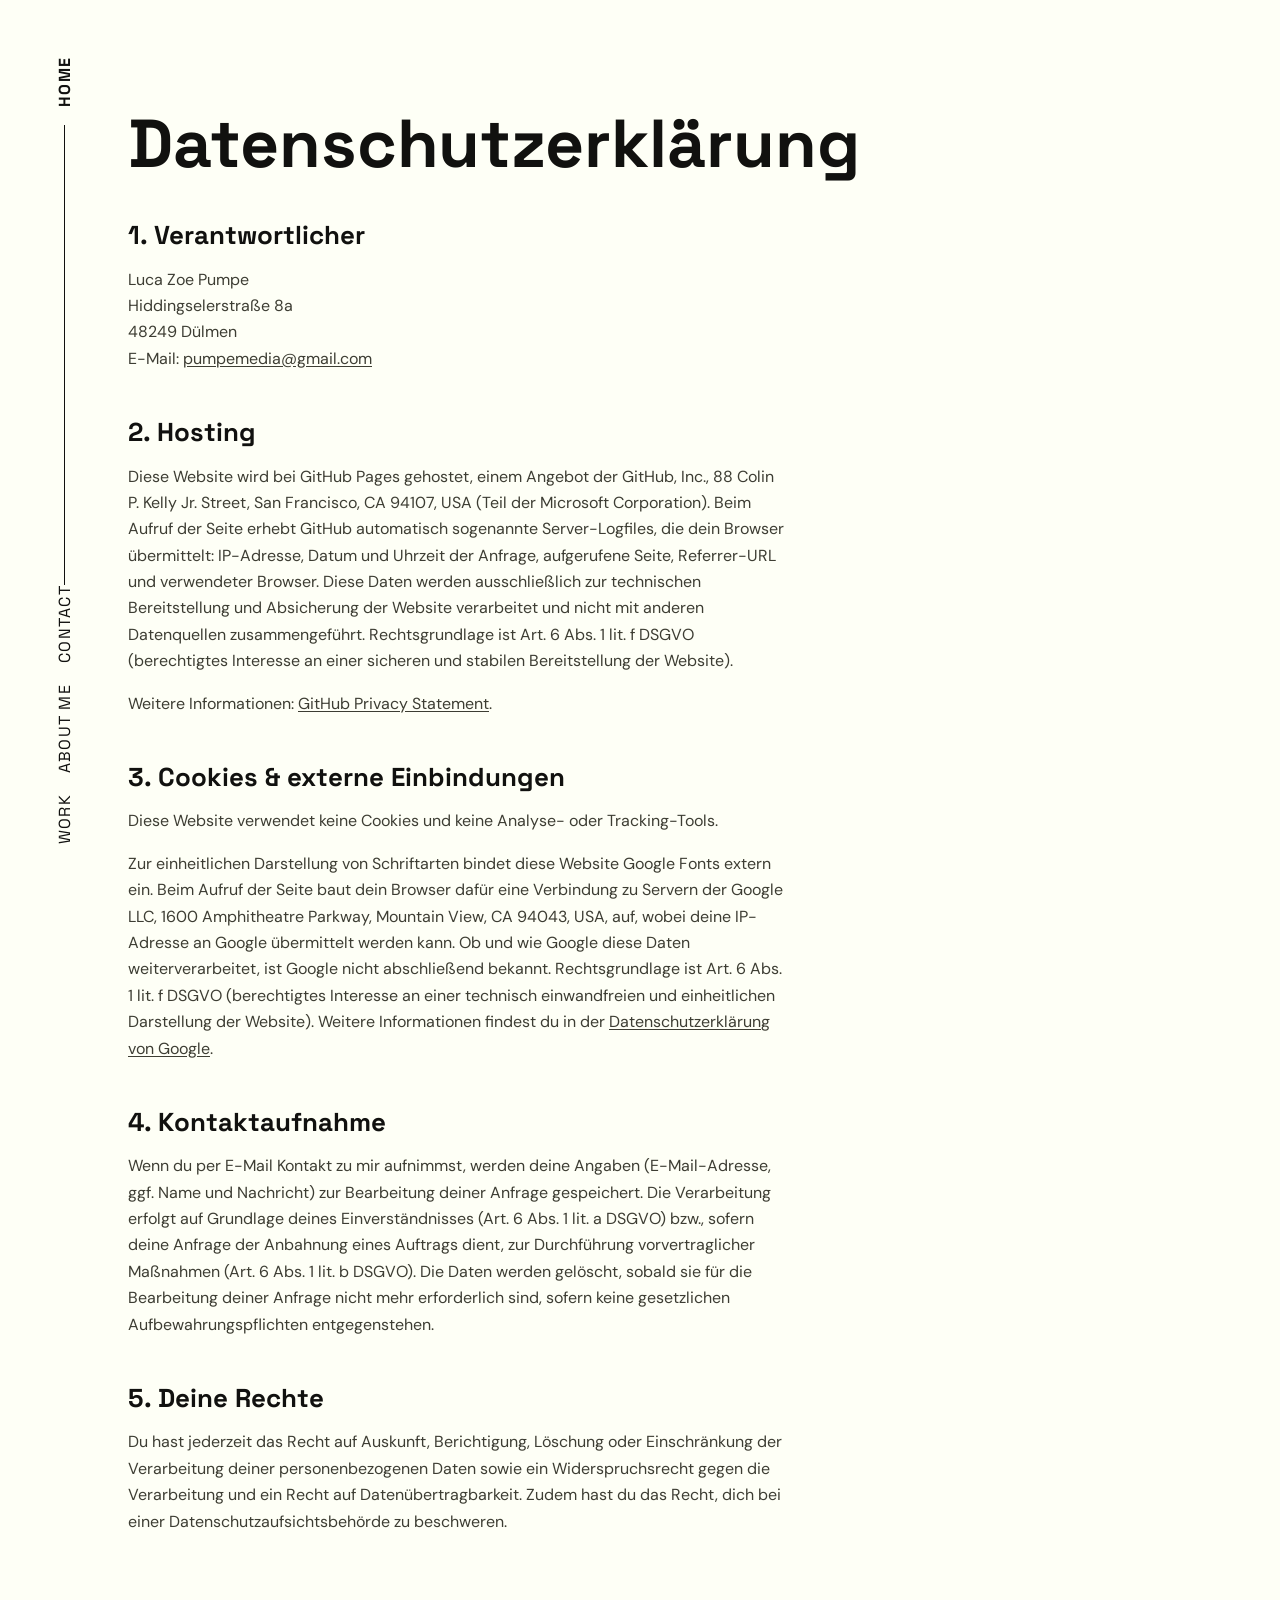
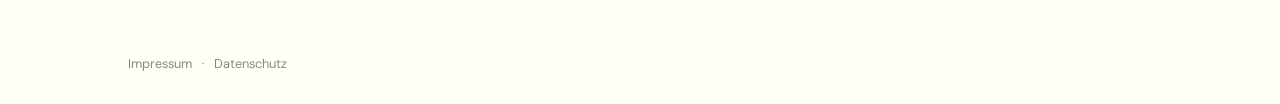
==== datenschutz.html @ a468f7a1 "Website uploaded 2.0" ====
<!doctype html>
<html lang="de">
<head>
  <meta charset="utf-8">
  <meta name="viewport" content="width=device-width, initial-scale=1">
  <meta name="referrer" content="strict-origin-when-cross-origin">
  <meta name="description" content="Datenschutzerklärung von LUCAZOE · Design-Portfolio von Luca Zoe Pumpe.">
  <title>Datenschutzerklärung · LUCAZOE</title>
  <link rel="canonical" href="https://lucazoe.com/datenschutz.html">
  <meta name="robots" content="noindex, follow">
  <link rel="icon" href="/favicon.png" type="image/png">
  <link rel="apple-touch-icon" href="/apple-touch-icon.png">
  <link rel="preconnect" href="https://fonts.googleapis.com">
  <link rel="preconnect" href="https://fonts.gstatic.com" crossorigin>
  <link rel="stylesheet" href="https://fonts.googleapis.com/css2?family=DM+Sans:wght@400;700&family=Space+Grotesk:wght@300;400;700&display=swap">
  <link rel="stylesheet" href="style.css">
  <link rel="stylesheet" href="legal.css">
</head>
<body>
  <nav class="site-nav" aria-label="Main navigation">
    <a class="menu-button" href="index.html">HOME</a>
    <span class="menu-line" aria-hidden="true"></span>
    <button class="nav-toggle" type="button" aria-expanded="false" aria-controls="nav-links" aria-label="Toggle menu">
      <span class="nav-toggle-bar" aria-hidden="true"></span>
      <span class="nav-toggle-bar" aria-hidden="true"></span>
      <span class="nav-toggle-bar" aria-hidden="true"></span>
    </button>
    <div class="nav-links" id="nav-links">
      <a href="index.html#contact">CONTACT</a>
      <a href="index.html#about">ABOUT ME</a>
      <a href="index.html#work">WORK</a>
      <div class="nav-links-legal">
        <a href="impressum.html">Impressum</a>
        <span aria-hidden="true">&middot;</span>
        <a href="datenschutz.html">Datenschutz</a>
      </div>
    </div>
  </nav>

  <main class="legal-main">
    <h1 class="legal-title">Datenschutz&shy;erklärung</h1>

    <div class="legal-section">
      <h2>1. Verantwortlicher</h2>
      <p>
        Luca Zoe Pumpe<br>
        Hiddingselerstraße 8a<br>
        48249 Dülmen<br>
        E-Mail: <a href="mailto:pumpemedia@gmail.com">pumpemedia@gmail.com</a>
      </p>
    </div>

    <div class="legal-section">
      <h2>2. Hosting</h2>
      <p>Diese Website wird bei GitHub Pages gehostet, einem Angebot der GitHub, Inc., 88 Colin P. Kelly Jr. Street, San Francisco, CA 94107, USA (Teil der Microsoft Corporation). Beim Aufruf der Seite erhebt GitHub automatisch sogenannte Server-Logfiles, die dein Browser übermittelt: IP-Adresse, Datum und Uhrzeit der Anfrage, aufgerufene Seite, Referrer-URL und verwendeter Browser. Diese Daten werden ausschließlich zur technischen Bereitstellung und Absicherung der Website verarbeitet und nicht mit anderen Datenquellen zusammengeführt. Rechtsgrundlage ist Art. 6 Abs. 1 lit. f DSGVO (berechtigtes Interesse an einer sicheren und stabilen Bereitstellung der Website).</p>
      <p>Weitere Informationen: <a href="https://docs.github.com/site-policy/privacy-policies/github-general-privacy-statement" target="_blank" rel="noopener">GitHub Privacy Statement</a>.</p>
    </div>

    <div class="legal-section">
      <h2>3. Cookies &amp; externe Einbindungen</h2>
      <p>Diese Website verwendet keine Cookies und keine Analyse- oder Tracking-Tools.</p>
      <p>Zur einheitlichen Darstellung von Schriftarten bindet diese Website Google Fonts extern ein. Beim Aufruf der Seite baut dein Browser dafür eine Verbindung zu Servern der Google LLC, 1600 Amphitheatre Parkway, Mountain View, CA 94043, USA, auf, wobei deine IP-Adresse an Google übermittelt werden kann. Ob und wie Google diese Daten weiterverarbeitet, ist Google nicht abschließend bekannt. Rechtsgrundlage ist Art. 6 Abs. 1 lit. f DSGVO (berechtigtes Interesse an einer technisch einwandfreien und einheitlichen Darstellung der Website). Weitere Informationen findest du in der <a href="https://policies.google.com/privacy" target="_blank" rel="noopener">Datenschutzerklärung von Google</a>.</p>
    </div>

    <div class="legal-section">
      <h2>4. Kontaktaufnahme</h2>
      <p>Wenn du per E-Mail Kontakt zu mir aufnimmst, werden deine Angaben (E-Mail-Adresse, ggf. Name und Nachricht) zur Bearbeitung deiner Anfrage gespeichert. Die Verarbeitung erfolgt auf Grundlage deines Einverständnisses (Art. 6 Abs. 1 lit. a DSGVO) bzw., sofern deine Anfrage der Anbahnung eines Auftrags dient, zur Durchführung vorvertraglicher Maßnahmen (Art. 6 Abs. 1 lit. b DSGVO). Die Daten werden gelöscht, sobald sie für die Bearbeitung deiner Anfrage nicht mehr erforderlich sind, sofern keine gesetzlichen Aufbewahrungspflichten entgegenstehen.</p>
    </div>

    <div class="legal-section">
      <h2>5. Deine Rechte</h2>
      <p>Du hast jederzeit das Recht auf Auskunft, Berichtigung, Löschung oder Einschränkung der Verarbeitung deiner personenbezogenen Daten sowie ein Widerspruchsrecht gegen die Verarbeitung und ein Recht auf Datenübertragbarkeit. Zudem hast du das Recht, dich bei einer Datenschutzaufsichtsbehörde zu beschweren.</p>
    </div>

  </main>

  <footer class="site-footer">
    <a href="impressum.html">Impressum</a>
    <span aria-hidden="true">·</span>
    <span>Datenschutz</span>
  </footer>

  <script>
    const siteNav = document.querySelector('.site-nav');
    const navToggle = document.querySelector('.nav-toggle');
    if (siteNav && navToggle) {
      navToggle.addEventListener('click', () => {
        const isOpen = siteNav.classList.toggle('is-open');
        navToggle.setAttribute('aria-expanded', String(isOpen));
      });
      siteNav.querySelectorAll('.nav-links a').forEach((link) => {
        link.addEventListener('click', () => {
          siteNav.classList.remove('is-open');
          navToggle.setAttribute('aria-expanded', 'false');
        });
      });
    }
  </script>
</body>
</html>
---- style.css ----
:root {
  --paper: #fefff6;
  --ink: #11110f;
  --acid: #bfc72a;
  --pink: #ebcbe3;
  --red: #c83306;
  --gutter: clamp(1.25rem, 5vw, 6rem);
  --nav-w: 2.75rem;
  --content-safe: calc(var(--gutter) + var(--nav-w) + 1.25rem);

  /* type system, shared with project.css: exactly 4 categories, each a fixed
     family+weight pair everything on the site must match. H1 = display/400,
     appears exactly once (the hero title, project.html only — this page's hero
     is a logo image). H2 = display/700, every other heading, boxed or not, plus
     any small-caps label styled like one (e.g. the drag-hint, the work card's
     hover meta line). Fließtext = text/400, all body copy. Button = display/700
     + uppercase, reserved for anything meant to read as clickable UI (filled
     boxes, nav links, "next" labels) — sizes vary by context (a nav link isn't
     sized like a filled CTA) but family+weight+case never do. H2 sits a half
     golden-ratio step (√1.618) above body; Button was dialed down a further
     full step below that, so it no longer moves in lockstep with H2. */
  --font-display: 'Space Grotesk', sans-serif;
  --font-text: 'DM Sans', sans-serif;
  --fs-ratio: 1.618;
  --fs-ratio-step: 1.272;
  --fs-body: 1rem;
  --fs-h2: calc(var(--fs-body) * var(--fs-ratio-step) * var(--fs-ratio-step));
  --fs-button: calc(var(--fs-body) * var(--fs-ratio-step) / var(--fs-ratio));
  --fs-h1: calc(var(--fs-body) * 4.236);
}

* { box-sizing: border-box; }

html {
  scroll-behavior: smooth;
  scrollbar-color: var(--acid) var(--paper);
  scrollbar-width: thin;
}

/* deferred images (script.js only sets their real src once they actually
   scroll into view — see the IntersectionObserver there): a shimmering
   placeholder fills the box so loading is visible, and once the observer
   fires the image rises up from below into its final spot; the shimmer then
   just gets swapped out for the decoded photo underneath it once it arrives */
@keyframes img-shimmer { 0% { background-position: 200% 0; } 100% { background-position: -200% 0; } }
img[data-src] {
  translate: 0 6rem;
  transition: translate 3s cubic-bezier(.16,1,.3,1);
}
/* work-card images skip the shimmer placeholder entirely — the card sits with
   no background of its own, so while loading it should show nothing at all
   behind the photo rather than a tinted fill */
img[data-src]:not(.work-card-image) {
  background: linear-gradient(100deg, rgba(17,17,15,.05) 30%, rgba(17,17,15,.12) 50%, rgba(17,17,15,.05) 70%);
  background-size: 200% 100%;
  animation: img-shimmer 1.4s ease-in-out infinite;
}
/* carousel .slide images sit this opacity fade out — they're already opacity:0/1
   toggled by .is-active (see the slider rules further down) and stacked via
   position:absolute, so fading them in independently would show every slide at
   once; they still get the shimmer + the further/slower rise above */
img[data-src]:not(.slide) {
  opacity: 0;
  transition: translate 3s cubic-bezier(.16,1,.3,1), opacity 3s cubic-bezier(.16,1,.3,1);
}
img[data-src].is-entering { translate: 0 0; }
img[data-src]:not(.slide).is-entering { opacity: 1; }
img[data-src].is-loaded { animation: none; background: none; }
@media (prefers-reduced-motion: reduce) {
  img[data-src] { animation: none; translate: 0 0; opacity: 1; transition: none; }
}

::-webkit-scrollbar { width: 12px; }
::-webkit-scrollbar-track { background: var(--paper); }
::-webkit-scrollbar-thumb { background: var(--acid); border: 2px solid var(--paper); }

body {
  margin: 0;
  color: var(--ink);
  background: var(--paper);
  font-family: var(--font-text);
  font-size: 16px;
  /* clip, not hidden: hidden (or auto/scroll) on only one axis forces the
     other axis to compute as auto too, turning body into its own scroll
     container — which breaks .site-nav's position:fixed sidebar (it would
     start tracking that new scroll container instead of the viewport).
     clip suppresses the same stray horizontal overflow without ever
     creating a scrolling box. */
  overflow-x: clip;
}

a { color: inherit; text-decoration: none; }

.site-nav {
  position: fixed;
  z-index: 10;
  top: 3.5rem;
  left: calc((var(--content-safe) - var(--nav-w)) / 2);
  width: var(--nav-w);
  display: flex;
  flex-direction: column;
  align-items: center;
  height: calc(100vh - 7rem);
}

.menu-button {
  writing-mode: vertical-rl;
  transform: rotate(180deg);
  color: var(--ink);
  font: 700 var(--fs-body) var(--font-display);
  letter-spacing: .1em;
  transition: color .25s ease;
}

/* flex:1 lets the line fill all the leftover height, pushing CONTACT/ABOUT ME/WORK
   down flush with the nav's own bottom edge — so the gap below WORK matches the
   gap above MENUE, both set by .site-nav's top/height */
.menu-line {
  width: 1px;
  flex: 1;
  margin-top: 1.1rem;
  background: var(--ink);
  transition: background .25s ease;
}

.nav-links {
  display: flex;
  flex-direction: column;
  align-items: center;
  gap: 1.3rem;
}

.nav-links a {
  writing-mode: vertical-rl;
  transform: rotate(180deg);
  font: 400 var(--fs-body) var(--font-display);
  letter-spacing: .08em;
  transition: color .2s ease;
}

.nav-links a:hover { color: #777b00; }
/* legal links only ever show in the mobile dropdown (see the media query
   below) — the desktop sidebar has no room, and CONTACT already covers
   reaching out */
.nav-links-legal { display: none; }

/* hamburger button only exists for the mobile top-bar nav; hidden entirely on
   desktop so the sidebar nav below is completely unaffected by its presence */
.nav-toggle { display: none; }

/* white only while a red section (contact) is behind the nav, black everywhere else */
.site-nav.on-dark .menu-button { color: var(--paper); }
.site-nav.on-dark .menu-line { background: var(--paper); }
.site-nav.on-dark .nav-links a { color: var(--paper); }
.site-nav.on-dark .nav-links a:hover { color: var(--acid); }

.site-footer {
  padding: 1.5rem var(--gutter) 2rem var(--content-safe);
  display: flex;
  gap: .6rem;
  font: 400 .8rem var(--font-text);
  color: #8a8a7a;
}
.site-footer a { color: inherit; }
.site-footer a:hover { color: 7b0hsl(60, 100%, 23%); }

.hero-section { height: 100svh; position: relative; }

.hero {
  position: relative;
  height: 100%;
  padding: 3.2rem var(--gutter) 7rem;
  --logo-w: min(44rem, 59vw);
  --logo-h: calc(var(--logo-w) * 0.664);
}

.hero-title-heading { display: contents; }

.hero-type {
  position: absolute;
  z-index: 1;
  top: 50%;
  left: 50%;
  width: min(44rem, 59vw);
  max-width: 66vw;
  height: auto;
  filter: drop-shadow(0 0.65rem .35rem rgba(40, 42, 0, .22));
  transform: translate(-50%, -50%) rotate(-1.5deg);
  user-select: none;
  pointer-events: none;
}

/* stickers and the hint are visible immediately (no more scroll-to-reveal) —
   a brief one-time wobble on load (triggered from script.js) is the cue that
   they're draggable instead */
.category {
  position: absolute;
  z-index: 2;
  font: 400 var(--fs-body) var(--font-text);
  pointer-events: auto;
}

/* animates the standalone `rotate` property, not `transform: rotate(...)` —
   dragging a sticker sets an inline `transform: translate(...)` on this same
   element, and since `rotate` composes independently alongside `transform`
   instead of overwriting it, the wobble no longer snaps a dragged sticker back
   to its un-dragged origin for the animation's duration */
@keyframes sticker-wobble {
  0%, 100% { rotate: 0deg; }
  20% { rotate: -9deg; }
  40% { rotate: 8deg; }
  60% { rotate: -5deg; }
  80% { rotate: 3deg; }
}
.category-photo.wobble .category-inner { animation: sticker-wobble .7s ease; }

.category-photo .category-inner {
  display: block;
  height: auto;
  cursor: grab;
  touch-action: none;
  -webkit-user-drag: none;
}

/* widths tied to --logo-w (not independent vw/rem clamps) so every sticker scales in lockstep
   with the logo and JS's viewport-fit calculation below keeps the whole arrangement on-screen */
.category.face-1 .category-inner { width: calc(var(--logo-w) * 0.4347); }
.category.face-2 .category-inner { width: calc(var(--logo-w) * 0.1811); }
.category.face-3 .category-inner { width: calc(var(--logo-w) * 0.3502); }
.category.face-4 .category-inner { width: calc(var(--logo-w) * 0.2849); }
.category.face-5 .category-inner { width: calc(var(--logo-w) * 0.5433); }
.category.face-6 .category-inner { width: calc(var(--logo-w) * 0.3825); }

.category-photo.is-dragging .category-inner {
  cursor: grabbing;
}

.category-inner {
  display: inline-block;
  will-change: transform;
}

/* sits below the logo instead of above it, offset from center by half the
   logo's own height (plus clearance) so it tracks the logo at any size —
   z-index raised above the stickers' own (2) so a scattered sticker landing
   near it (e.g. face-1/face-6 at the bottom) never paints over the text */
.category.drag-hint {
  top: 50%;
  left: 50%;
  z-index: 5;
  transform: translate(-50%, calc(-50% + var(--logo-h) * .56));
  text-transform: uppercase;
  letter-spacing: .1em;
  font-family: var(--font-display);
  font-weight: 700;
  font-size: var(--fs-h2);
  max-width: min(90vw, 40rem);
  text-align: center;
  transition: opacity .26s ease;
}

/* text swap at burst time: "Portfolio" fades out, the tagline fades back in —
   same uppercase/weight as "Portfolio", just a smaller size since it's a full
   sentence rather than one word */
.category.drag-hint.is-fading { opacity: 0; }
.category.drag-hint.is-message {
  font-size: clamp(1.05rem, 2.1vw, 1.55rem);
}

.category:hover { color: #777b00; }

/* the little "boom" that flashes at the moment the assembled pieces burst apart —
   the actual reference graphic (stickers/explosion.png, background removed),
   sat centered on the logo, above everything (including the raised drag-hint),
   invisible until script.js adds .is-bursting, then pops and fades in one go */
.hero-explosion {
  position: absolute;
  top: 50%;
  left: 50%;
  z-index: 6;
  width: clamp(8rem, 20vw, 15rem);
  height: auto;
  opacity: 0;
  transform: translate(-50%, -50%) scale(.2);
  pointer-events: none;
  user-select: none;
}

@keyframes hero-explosion-pop {
  0% { transform: translate(-50%, -50%) scale(.2) rotate(-8deg); opacity: 0; }
  35% { transform: translate(-50%, -50%) scale(1.15) rotate(4deg); opacity: 1; }
  60% { transform: translate(-50%, -50%) scale(1) rotate(0deg); opacity: 1; }
  100% { transform: translate(-50%, -50%) scale(1.35) rotate(2deg); opacity: 0; }
}
.hero.is-bursting .hero-explosion { animation: hero-explosion-pop .6s ease-out forwards; }

/* first 5s: the pieces sit assembled into two little faces (glasses/nose/lips at
   one spot, the other eyes/mouth at another) instead of scattered — script.js then
   adds .is-burst, and .is-bursting for just the transition's duration, so they
   spring apart into the arrangement below */
.hero.is-bursting .category.category-photo {
  transition: transform .9s cubic-bezier(.34, 1.56, .64, 1);
}

/* assembled (pre-burst): traced directly off the reference screenshot (offsets
   relative to the logo's own box, same convention as the burst rules below) —
   eyes sit behind the glasses' clear lenses, nose sits lower and behind everything */
.hero .category.face-1 { top: 50%; left: 50%; z-index: 2; transform: translate(calc(-50% + var(--logo-w) * 0.771), calc(-50% + var(--logo-h) * -0.247)); }
.hero .category.face-2 { top: 50%; left: 50%; z-index: 1; transform: translate(calc(-50% + var(--logo-w) * 0.74), calc(-50% + var(--logo-h) * -0.28)); }
.hero .category.face-3 { top: 50%; left: 50%; z-index: 4; transform: translate(calc(-50% + var(--logo-w) * 0.74), calc(-50% + var(--logo-h) * -0.03)); }
.hero .category.face-4 { top: 50%; left: 50%; z-index: 4; transform: translate(calc(-50% + var(--logo-w) * -0.516), calc(-50% + var(--logo-h) * 0.477)); }
.hero .category.face-5 { top: 50%; left: 50%; z-index: 3; transform: translate(calc(-50% + var(--logo-w) * 0.771), calc(-50% + var(--logo-h) * -0.277)); }
.hero .category.face-6 { top: 50%; left: 50%; z-index: 4; transform: translate(calc(-50% + var(--logo-w) * -0.548), calc(-50% + var(--logo-h) * 0.228)); }

/* burst (final): arrangement matches screenshots/anordnung-gesicht.png, offsets relative to the logo's own box */
.hero.is-burst .category.face-1 { z-index: 2; transform: translate(calc(-50% + var(--logo-w) * 0.42), calc(-50% + var(--logo-h) * 0.644)); }
.hero.is-burst .category.face-2 { z-index: 2; transform: translate(calc(-50% + var(--logo-w) * -0.641), calc(-50% + var(--logo-h) * -0.4)); }
.hero.is-burst .category.face-3 { z-index: 2; transform: translate(calc(-50% + var(--logo-w) * 0.7), calc(-50% + var(--logo-h) * -0.06)); }
.hero.is-burst .category.face-4 { z-index: 2; transform: translate(calc(-50% + var(--logo-w) * -0.418), calc(-50% + var(--logo-h) * 0.29)); }
.hero.is-burst .category.face-5 { z-index: 2; transform: translate(calc(-50% + var(--logo-w) * 0.171), calc(-50% + var(--logo-h) * -0.38)); }
.hero.is-burst .category.face-6 { z-index: 2; transform: translate(calc(-50% + var(--logo-w) * -0.6), calc(-50% + var(--logo-h) * 0.68)); }

.section {
  min-height: 100svh;
  padding: 3rem var(--gutter) 3rem var(--content-safe);
  display: flex;
  flex-direction: column;
  justify-content: center;
}

.section-heading {
  margin: 0 0 3.2rem;
  font: 700 var(--fs-h2) var(--font-display);
}

/* a badge is only "button"-colored (acid/pink) when it's actually clickable; a
   plain white-filled badge is just a heading (H2), styled but not pressable */
.section-heading.button {
  display: inline-block;
  margin: 0;
  padding: .35rem .9rem;
  background: var(--paper);
  border: 2px solid var(--ink);
  color: var(--ink);
  font-size: var(--fs-h2);
  text-transform: uppercase;
  letter-spacing: .02em;
  font-weight: 700;
  font-family: var(--font-display);
}

.about {
  position: relative;
}
/* align-items: center centers .about-centered — the heading + the two columns,
   grouped together — as a single block within the section's full width */
.about-copy { position: relative; z-index: 1; display: flex; flex-direction: column; align-items: center; gap: clamp(1rem, 2.2vw, 1.9rem); }
.about-text { max-width: 40ch; margin: 0; font: var(--fs-body) var(--font-text); line-height: 1.65; color: #3d3d33; }

/* inside that centered block, align-items: flex-start keeps the heading flush
   with the left edge of the columns below it (rather than centered on its own,
   narrower width) — a narrower max-width keeps the whole group more compact */
.about-centered { display: flex; flex-direction: column; align-items: flex-start; gap: clamp(1rem, 2.2vw, 1.9rem); max-width: 66rem; }

/* the intro text and the Education & Work timeline side by side, vertically
   centered on each other (instead of top-aligned, so the shorter intro text
   doesn't leave Education & Work sitting low); wraps back to a single stacked
   column if the combined width doesn't fit */
.about-columns { display: flex; flex-wrap: wrap; align-items: flex-start; gap: clamp(2rem, 4vw, 4rem); }
.about-intro { display: flex; flex-direction: column; gap: clamp(1rem, 2.2vw, 1.9rem); max-width: 40ch; }

.about-timelines { display: flex; flex-direction: column; gap: clamp(1.6rem, 3vw, 2.3rem); max-width: 40ch; align-self: center; transform: translateY(-80px); }
.about-block { display: flex; flex-direction: column; gap: .8rem; }
.about-subheading { margin: 0; font: 700 clamp(1.2rem, 2vw, 1.45rem) var(--font-display); color: var(--ink); }

.about-timeline { position: relative; list-style: none; margin: 0; padding-left: 1.6rem; border-left: 2px solid var(--ink); display: flex; flex-direction: column; gap: 1.1rem; }
.about-timeline li { position: relative; }
/* diamond marker centered on the vertical line, echoing the reference layout */
.about-timeline li::before { content: ''; position: absolute; left: -1.6rem; top: .4rem; width: .55rem; height: .55rem; background: var(--ink); transform: translateX(-50%) rotate(45deg); }
.about-timeline-date { display: block; font: var(--fs-body) var(--font-text); color: #3d3d33; }
.about-timeline-desc { display: block; font: var(--fs-body) var(--font-text); color: #3d3d33; line-height: 1.4; }

/* its own full-height section again (no more overlap with the hero above);
   centering .work-sticky inside it gives even breathing room top and bottom
   whenever the content is shorter than the viewport */
.work-section { padding: 0; position: relative; height: 100svh; display: flex; flex-direction: column; justify-content: center; }
/* trimmed padding/gap (vs. the previous, more generous chrome) so the gallery
   grid — the section's actual content — claims more of the fixed 100svh area */
.work-sticky { min-height: 34rem; display: flex; flex-direction: column; justify-content: space-between; gap: clamp(1.25rem, 2.4vw, 2rem); padding: clamp(2.25rem, 6vh, 4.5rem) var(--gutter) clamp(2rem, 5vh, 3.75rem) var(--content-safe); }
.work-header { display: flex; align-items: baseline; gap: 1.5rem; flex-wrap: wrap; }
.work-header, .work-body { position: relative; z-index: 1; }
/* column-reverse: the categories row sits last in the markup (after the
   gallery) but renders first — filters above the gallery, same arrangement
   as the mobile layout below */
.work-body { display: flex; flex-direction: column-reverse; gap: clamp(.75rem, 1.6vw, 1.25rem); flex: 1; min-height: 0; }
/* a static single-row gallery grid, not a slider — cards no longer
   expand/collapse or track scroll position, they just sit side by side */
.work-slider { display: grid; grid-template-columns: repeat(4, 1fr); grid-template-rows: 1fr; gap: clamp(.5rem, 1vw, 1rem); flex: 1; min-height: 0; }
/* invisible on desktop (display:contents removes it from the box tree, so the
   cards inside stay direct grid children of .work-slider); the mobile media
   query turns it into the actual sliding track of a side-by-side,
   auto-advancing slider */
.work-track { display: contents; }
.work-categories { display: flex; flex-direction: row; flex-wrap: wrap; align-items: center; gap: .6rem; flex: none; }
/* pink fill = a real, clickable filter button, so it gets the dedicated button
   size — bigger than body copy, smaller than any heading */
.work-category-box {
  display: inline-block;
  padding: .35rem .9rem;
  background: transparent;
  border: 2px solid var(--ink);
  color: var(--ink);
  font: 700 var(--fs-button) var(--font-display);
  line-height: 1.05;
  text-transform: uppercase;
  letter-spacing: .02em;
  text-align: left;
  white-space: nowrap;
  cursor: pointer;
  transition: background .2s ease, color .2s ease;
}
.work-category-box:hover { background: rgba(0, 0, 0, .06); }
.work-category-box.is-active { background: var(--pink); color: var(--ink); }
.work-category-box.is-active:hover { background: #ddb0d0; }
.work-next {
  position: absolute;
  top: calc(clamp(3.5rem, 9vh, 6.5rem) + 2px + .35rem);
  right: var(--gutter);
  z-index: 2;
  display: flex;
  flex-direction: column;
  align-items: center;
  gap: .35rem;
  color: var(--ink);
}
.work-next-arrow {
  font-size: 1.6rem;
  line-height: 1;
  display: inline-block;
  transform: scaleY(1.6);
  transition: transform .2s ease;
}
.work-next:hover .work-next-arrow { transform: scaleY(1.6) translateY(.2rem); }
.work-card { position: relative; width: 100%; height: 100%; overflow: hidden; cursor: pointer; }
.work-card.is-hidden { display: none; }
.work-card-image { width: 100%; height: 100%; object-fit: cover; display: block; }
.work-card-overlay { position: absolute; inset: 0; display: flex; flex-direction: column; justify-content: flex-end; gap: .5rem; padding: 1.9rem 1.75rem 1.6rem; background: rgba(0,0,0,.5); opacity: 0; transition: opacity 340ms ease; }
.work-card:hover .work-card-overlay { opacity: 1; }
.work-card-year { color: #d6e635; font: 700 .68rem/1 var(--font-display); letter-spacing: .16em; text-transform: uppercase; }
.work-card-title { color: #fffdeb; font: 700 var(--fs-h2)/1 var(--font-display); }

.contact {
  position: relative;
  display: grid;
  grid-template-columns: 1fr 1fr;
  align-content: center;
  gap: 5rem;
  background: #f23800;
  color: var(--paper);
}

.contact-copy { display: flex; flex-direction: column; align-items: flex-start; gap: clamp(1rem, 2.2vw, 1.9rem); }
.contact-copy p { margin: 0; }
/* green fill = a real, clickable link, so it gets the button size/style
   instead of a plain underline */
.contact-cta { display: inline-block; padding: .8rem 1.4rem; background: var(--acid); border: 2px solid var(--ink); color: var(--ink); font: 700 var(--fs-button) var(--font-display); text-transform: uppercase; letter-spacing: .02em; }

.contact-form { display: grid; gap: .35rem; }
.contact-form label { color: var(--paper); }

.contact-form input,
.contact-form textarea {
  width: 100%;
  border: 2px solid var(--paper);
  border-radius: 0;
  background: transparent;
  color: var(--paper);
  font: inherit;
  padding: .65rem .75rem;
  outline: none;
}

.contact-form input::placeholder,
.contact-form textarea::placeholder { color: rgba(254, 255, 246, .65); }

.contact-form input:focus,
.contact-form textarea:focus { box-shadow: 4px 4px 0 var(--paper); }
.contact-form textarea { min-height: 7rem; resize: vertical; }
.contact-form button { justify-self: start; border: 2px solid var(--ink); background: var(--acid); color: var(--ink); cursor: pointer; padding: .8rem 1.4rem; font: 700 var(--fs-button) var(--font-display); text-transform: uppercase; letter-spacing: .02em; }

.contact-legal { position: absolute; left: var(--content-safe); bottom: 1.5rem; display: flex; gap: .6rem; font: 400 .8rem var(--font-text); color: var(--paper); opacity: .75; }
.contact-legal a { color: inherit; }
.contact-legal a:hover { color: var(--acid); }
.contact-face { width: clamp(21.6rem, 32.4vw, 30.6rem); height: auto; transform: rotate(-6deg); filter: drop-shadow(0 .5rem .4rem rgba(0, 0, 0, .25)); }
.form-status { font-size: .85rem; min-height: 1.3em; }

@media (max-width: 1080px) {
  /* every heading (section titles, the hero's "Portfolio" hint, slider
     captions) reads off --fs-h2, so scaling it down here makes them all a
     notch smaller together instead of hand-tuning each one */
  :root { --fs-h2: calc(var(--fs-body) * var(--fs-ratio-step) * var(--fs-ratio-step) * 0.8); }

  /* the desktop's vertical sidebar collapses into a fixed top bar: HOME stays
     at the left edge, CONTACT/ABOUT ME/WORK move into a hamburger-triggered
     dropdown at the right. The bar is opaque, so content needs top clearance
     (reserved via body padding) and the nav no longer needs to swap to light
     text over dark sections — it always sits above them now, not over them. */
  body { padding-top: 3.75rem; }
  .site-nav {
    flex-direction: row;
    align-items: center;
    top: 0;
    left: 0;
    width: 100%;
    /* matches body's padding-top exactly, so there's no sub-pixel sliver
       between the nav's own background and the page content below it */
    height: 3.75rem;
    padding: 0 1.25rem;
    background: var(--paper);
  }
  .menu-button { writing-mode: horizontal-tb; transform: none; }
  /* same relationship as the desktop sidebar (line fills the leftover space
     between HOME and the rest), just rotated: a horizontal rule between HOME
     and the hamburger instead of a vertical one between HOME and the links */
  .menu-line { display: block; width: auto; height: 1px; flex: 1; margin: 0 1.1rem; }
  .nav-toggle { display: flex; flex-direction: column; justify-content: center; gap: .3rem; width: 1.9rem; height: 1.4rem; background: none; border: none; padding: 0; cursor: pointer; }
  .nav-toggle-bar { display: block; width: 100%; height: 2px; background: var(--ink); transition: transform .25s ease, opacity .2s ease; }
  .site-nav.is-open .nav-toggle-bar:nth-child(1) { transform: translateY(.85rem) rotate(45deg); }
  .site-nav.is-open .nav-toggle-bar:nth-child(2) { opacity: 0; }
  .site-nav.is-open .nav-toggle-bar:nth-child(3) { transform: translateY(-.85rem) rotate(-45deg); }
  .nav-links {
    position: fixed;
    top: 3.75rem;
    left: 0;
    right: 0;
    flex-direction: column;
    align-items: stretch;
    gap: 0;
    max-height: 0;
    overflow: hidden;
    background: var(--paper);
    border-bottom: 2px solid transparent;
    transition: max-height .25s ease, border-color .25s ease;
  }
  .site-nav.is-open .nav-links { max-height: 16rem; border-bottom-color: var(--ink); }
  .nav-links a { writing-mode: horizontal-tb; transform: none; padding: 1rem 1.25rem; border-top: 1px solid rgba(17, 17, 15, .12); }
  .site-nav.on-dark .menu-button,
  .site-nav.on-dark .nav-links a { color: var(--ink); }
  .site-nav.on-dark .menu-line { background: var(--ink); }
  /* Impressum/Datenschutz ride along in the same dropdown as CONTACT/ABOUT
     ME/WORK, but read as secondary: smaller body copy instead of the bold
     display font the real nav items use, so they don't compete with them */
  .nav-links-legal { display: flex; gap: .6rem; padding: .85rem 1.25rem 1.1rem; border-top: 1px solid rgba(17, 17, 15, .12); }
  .nav-links-legal a { font: 400 .8rem var(--font-text); letter-spacing: normal; opacity: .7; padding: 0; border-top: none; }

  .hero-type { width: 84vw; max-width: 84vw; }
  .hero { --logo-w: 84vw; }
  .section { padding-left: var(--gutter); }
  .site-footer { padding-left: var(--gutter); }
  /* below this breakpoint the 3x2 gallery grid goes back to being a single,
     one-viewport-tall slide deck, advanced by the 3s timer in script.js */
  .work-section { height: 100svh; }
  .work-sticky { min-height: 38rem; padding-left: var(--gutter); padding-right: var(--gutter); }
  .work-body { gap: .6rem; }
  /* back to a flex slider (desktop's base is now a grid): pan-y lets vertical
     page scroll still work over the slider, horizontal swipe is claimed by
     script.js's own pointer handling instead of the browser's native scrolling */
  .work-slider { display: flex; flex: 1 1 0; min-height: 0; overflow: hidden; touch-action: pan-y; }
  /* the track holds the cards genuinely side by side and slides by 100% per
     step (script.js sets the transform, from either the 3s timer or a
     finger swipe), so exactly one always fills the whole gallery area */
  .work-track { display: flex; width: 100%; height: 100%; transition: transform 600ms cubic-bezier(.22,1,.36,1); }
  /* caption sits below the image instead of hovering over it — a column
     stack per card, image taking whatever height the caption leaves it */
  .work-card { width: 100%; flex: none; display: flex; flex-direction: column; gap: .5rem; cursor: grab; background: none; }
  .work-card-image { width: 100%; flex: 1; min-height: 0; }
  .work-card-overlay { position: static; inset: auto; padding: .1rem 0 0; background: none; opacity: 1; }
  .work-card-year { color: #777b00; }
  .work-card-title { color: var(--ink); }
  /* the arrow link only made sense as a "next section" cue for the old
     scroll-jacked carousel; the timed/swipeable slider doesn't need it,
     and removing it frees the vertical space back to the gallery */
  .work-next { display: none; }
  /* filters become a thin, horizontally-scrollable strip (desktop instead
     wraps them onto multiple lines, since it has the width to spare);
     scrollbar hidden (still scrollable by touch/drag) so it doesn't read
     as a stray colored bar under the row */
  .work-categories { flex-wrap: nowrap; overflow-x: auto; -webkit-overflow-scrolling: touch; gap: .5rem; padding: .15rem .15rem .4rem; scrollbar-width: none; }
  .work-categories::-webkit-scrollbar { display: none; }
  .work-category-box { flex: none; font-size: 1.05rem; }
  .work-next { position: static; flex-direction: row; align-self: center; }
  .contact { grid-template-columns: 1fr; gap: 3rem; }
  .contact-face { width: 54vw; }
  .contact-legal { left: var(--gutter); }
  /* the -80px lift is a desktop-only trick to vertically balance the timeline
     against the taller intro column when they sit side by side; once
     about-columns wraps to a single stack here, that offset instead drags the
     timeline up into the intro text above it */
  .about-timelines { transform: none; }
}
---- legal.css ----
/* Shared typography for the standalone legal pages (Impressum, Datenschutz).
   Layered on top of style.css, which already provides the nav, color
   tokens, fonts and body reset — this file only adds the reading layout. */

.legal-main {
  padding: clamp(6rem, 12vh, 8rem) var(--gutter) 6rem var(--content-safe);
  max-width: 62rem;
}

.legal-title {
  margin: 0 0 2.5rem;
  font: 700 var(--fs-h1) var(--font-display);
  line-height: 1.05;
}

@media (max-width: 1080px) {
  .legal-main { padding-left: var(--gutter); }
  .legal-title { font-size: clamp(2.2rem, 9vw, 3.2rem); }
  .site-footer { padding-left: var(--gutter); }
}

.legal-section {
  max-width: 60ch;
  margin: 0 0 2.75rem;
}

.legal-section:last-of-type { margin-bottom: 0; }

.legal-section h2 {
  margin: 0 0 .9rem;
  font: 700 var(--fs-h2) var(--font-display);
}

.legal-section h3 {
  margin: 1.4rem 0 .5rem;
  font: 700 clamp(1.05rem, 1.6vw, 1.2rem) var(--font-display);
}

.legal-section p {
  margin: 0 0 1rem;
  font: 400 var(--fs-body) var(--font-text);
  line-height: 1.65;
  color: #3d3d33;
}

.legal-section p:last-child { margin-bottom: 0; }

.legal-section a { text-decoration: underline; text-underline-offset: .15em; }
.legal-section a:hover { color: #777b00; }
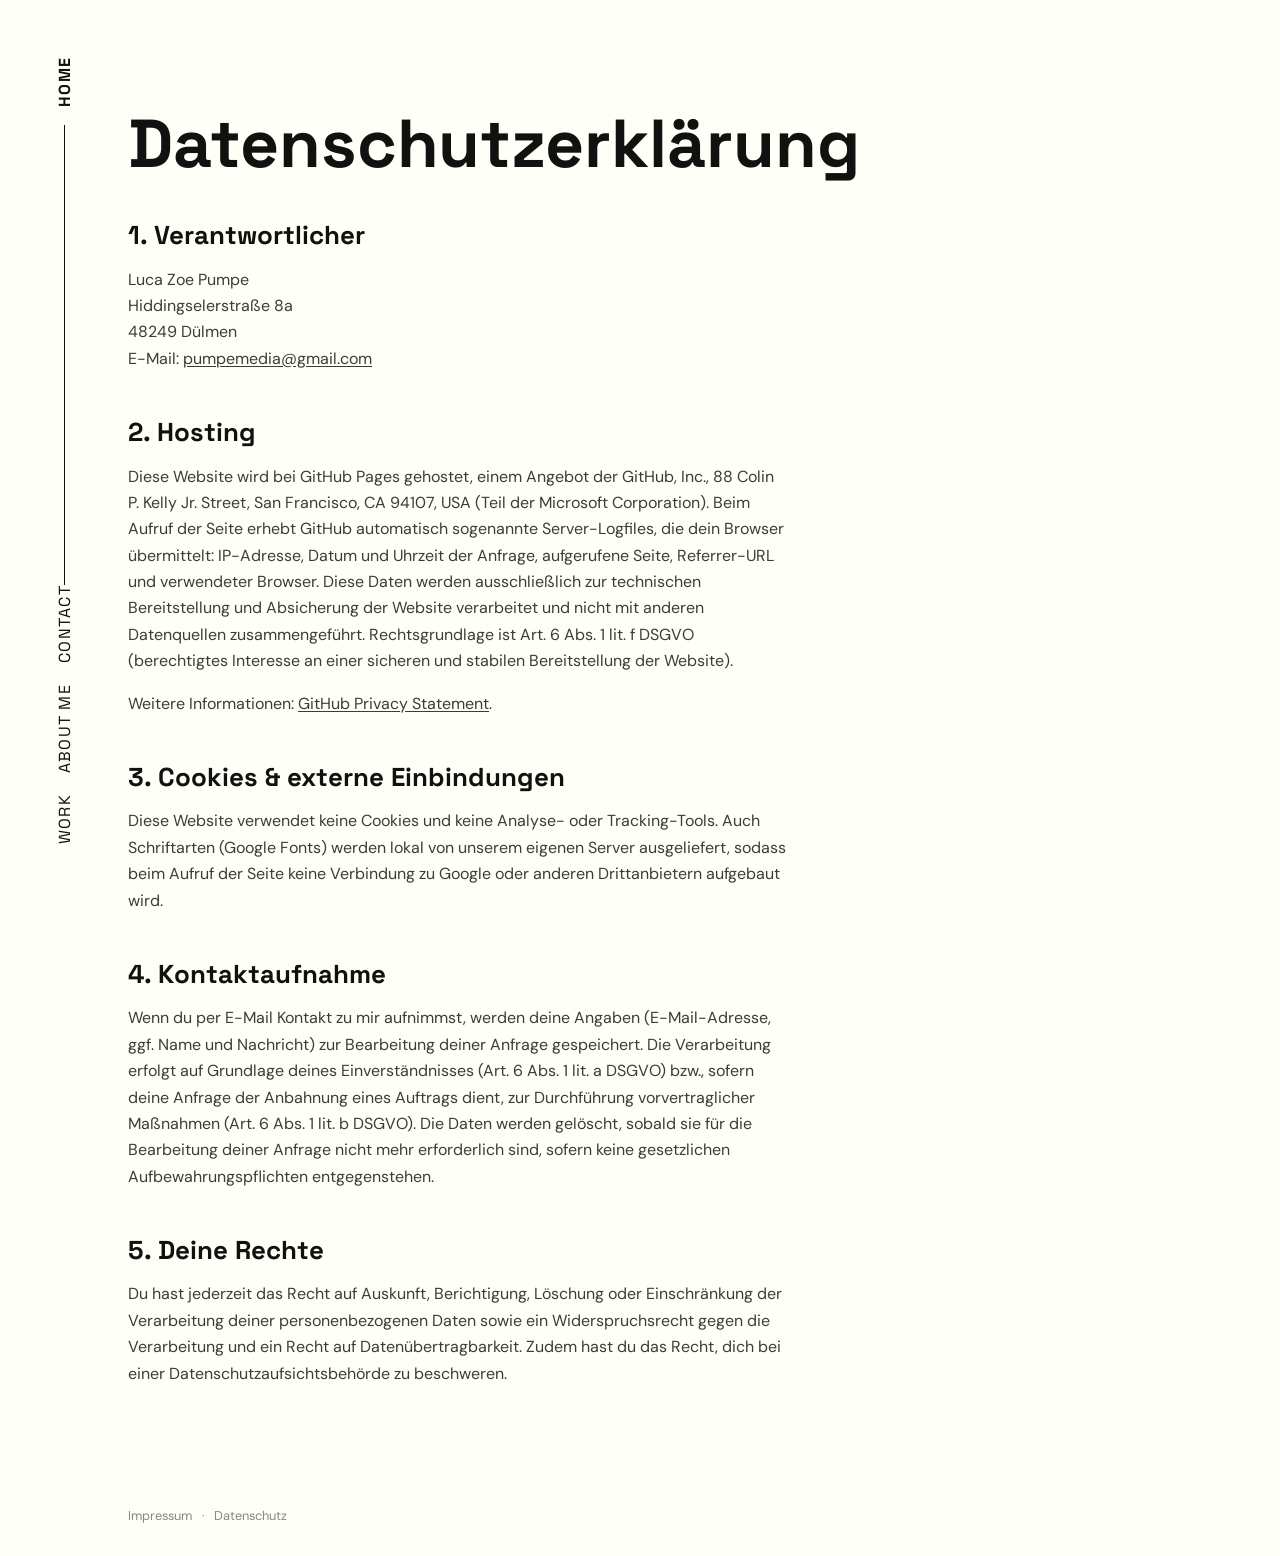
==== commit 5269ad8c: "NEW UPLOAD 04.10." ====
--- a/datenschutz.html
+++ b/datenschutz.html
@@ -3,6 +3,7 @@
 <head>
   <meta charset="utf-8">
   <meta name="viewport" content="width=device-width, initial-scale=1">
+  <meta http-equiv="Content-Security-Policy" content="default-src 'self'; script-src 'self'; style-src 'self'; img-src 'self' data:; font-src 'self'; connect-src 'self'; base-uri 'self'; form-action 'self'; object-src 'none'">
   <meta name="referrer" content="strict-origin-when-cross-origin">
   <meta name="description" content="Datenschutzerklärung von LUCAZOE · Design-Portfolio von Luca Zoe Pumpe.">
   <title>Datenschutzerklärung · LUCAZOE</title>
@@ -10,9 +11,7 @@
   <meta name="robots" content="noindex, follow">
   <link rel="icon" href="/favicon.png" type="image/png">
   <link rel="apple-touch-icon" href="/apple-touch-icon.png">
-  <link rel="preconnect" href="https://fonts.googleapis.com">
-  <link rel="preconnect" href="https://fonts.gstatic.com" crossorigin>
-  <link rel="stylesheet" href="https://fonts.googleapis.com/css2?family=DM+Sans:wght@400;700&family=Space+Grotesk:wght@300;400;700&display=swap">
+  <link rel="stylesheet" href="fonts/fonts.css">
   <link rel="stylesheet" href="style.css">
   <link rel="stylesheet" href="legal.css">
 </head>
@@ -58,8 +57,7 @@
 
     <div class="legal-section">
       <h2>3. Cookies &amp; externe Einbindungen</h2>
-      <p>Diese Website verwendet keine Cookies und keine Analyse- oder Tracking-Tools.</p>
-      <p>Zur einheitlichen Darstellung von Schriftarten bindet diese Website Google Fonts extern ein. Beim Aufruf der Seite baut dein Browser dafür eine Verbindung zu Servern der Google LLC, 1600 Amphitheatre Parkway, Mountain View, CA 94043, USA, auf, wobei deine IP-Adresse an Google übermittelt werden kann. Ob und wie Google diese Daten weiterverarbeitet, ist Google nicht abschließend bekannt. Rechtsgrundlage ist Art. 6 Abs. 1 lit. f DSGVO (berechtigtes Interesse an einer technisch einwandfreien und einheitlichen Darstellung der Website). Weitere Informationen findest du in der <a href="https://policies.google.com/privacy" target="_blank" rel="noopener">Datenschutzerklärung von Google</a>.</p>
+      <p>Diese Website verwendet keine Cookies und keine Analyse- oder Tracking-Tools. Auch Schriftarten (Google Fonts) werden lokal von unserem eigenen Server ausgeliefert, sodass beim Aufruf der Seite keine Verbindung zu Google oder anderen Drittanbietern aufgebaut wird.</p>
     </div>
 
     <div class="legal-section">
@@ -80,21 +78,6 @@
     <span>Datenschutz</span>
   </footer>
 
-  <script>
-    const siteNav = document.querySelector('.site-nav');
-    const navToggle = document.querySelector('.nav-toggle');
-    if (siteNav && navToggle) {
-      navToggle.addEventListener('click', () => {
-        const isOpen = siteNav.classList.toggle('is-open');
-        navToggle.setAttribute('aria-expanded', String(isOpen));
-      });
-      siteNav.querySelectorAll('.nav-links a').forEach((link) => {
-        link.addEventListener('click', () => {
-          siteNav.classList.remove('is-open');
-          navToggle.setAttribute('aria-expanded', 'false');
-        });
-      });
-    }
-  </script>
+  <script src="nav.js" defer></script>
 </body>
 </html>
--- a/fonts/fonts.css
+++ b/fonts/fonts.css
@@ -0,0 +1,41 @@
+/* Self-hosted replacement for the Google Fonts CDN (DM Sans + Space Grotesk, latin subset). */
+
+@font-face {
+  font-family: 'DM Sans';
+  font-style: normal;
+  font-weight: 400;
+  font-display: swap;
+  src: url('dm-sans-400.woff2') format('woff2');
+}
+
+@font-face {
+  font-family: 'DM Sans';
+  font-style: normal;
+  font-weight: 700;
+  font-display: swap;
+  src: url('dm-sans-700.woff2') format('woff2');
+}
+
+@font-face {
+  font-family: 'Space Grotesk';
+  font-style: normal;
+  font-weight: 300;
+  font-display: swap;
+  src: url('space-grotesk-300.woff2') format('woff2');
+}
+
+@font-face {
+  font-family: 'Space Grotesk';
+  font-style: normal;
+  font-weight: 400;
+  font-display: swap;
+  src: url('space-grotesk-400.woff2') format('woff2');
+}
+
+@font-face {
+  font-family: 'Space Grotesk';
+  font-style: normal;
+  font-weight: 700;
+  font-display: swap;
+  src: url('space-grotesk-700.woff2') format('woff2');
+}
--- a/style.css
+++ b/style.css
@@ -319,6 +319,76 @@
 .hero.is-burst .category.face-4 { z-index: 2; transform: translate(calc(-50% + var(--logo-w) * -0.418), calc(-50% + var(--logo-h) * 0.29)); }
 .hero.is-burst .category.face-5 { z-index: 2; transform: translate(calc(-50% + var(--logo-w) * 0.171), calc(-50% + var(--logo-h) * -0.38)); }
 .hero.is-burst .category.face-6 { z-index: 2; transform: translate(calc(-50% + var(--logo-w) * -0.6), calc(-50% + var(--logo-h) * 0.68)); }
+
+/* cursor hint sitting right on the glasses (face-5), not beside them — a one-time intro
+   played by script.js 0.3s after the burst settles: pops in (.is-visible), mimes a click
+   (scale pulse + burst), then drags the glasses to the right (.is-auto-dragging tweens
+   the translate that both the glasses and the cursor get, so they visibly move together)
+   before fading back out for good — a flat, outline-free arrow in the same red as the
+   contact section/form (#f23800). After that the stickers take over the idle nudge
+   again via the wobble above. */
+.hero-cursor-hint {
+  position: absolute;
+  top: 44%;
+  left: 66%;
+  opacity: 0;
+  transform: translate(-50%, -50%);
+  pointer-events: none;
+  z-index: 10;
+  transition: opacity .35s ease;
+}
+.hero-cursor-hint.is-visible {
+  animation: cursor-hint-appear .5s cubic-bezier(.34, 1.56, .64, 1) forwards;
+}
+/* only while the scripted drag plays — real user drags stay instant (no transition),
+   set directly via the hero pointermove handler */
+.category-photo.is-auto-dragging .category-inner,
+.hero-cursor-hint.is-auto-dragging {
+  transition: translate .8s cubic-bezier(.34, 1.56, .64, 1);
+}
+.hero-cursor-hint-icon {
+  position: relative;
+  display: block;
+  width: clamp(2.7rem, 4.5vw, 4.5rem);
+  height: clamp(2.7rem, 4.5vw, 4.5rem);
+}
+/* overflow visible: the burst lines (drawn radiating out from the arrow's tip at
+   viewBox point 4,2) reach past the 24x24 viewBox once scaled up in the animation
+   below, and would otherwise get clipped by the svg's own default overflow:hidden */
+.hero-cursor-hint-icon svg { display: block; width: 100%; height: 100%; overflow: visible; }
+.hero-cursor-hint-icon path {
+  fill: #f23800;
+}
+/* eight short strokes around the tip (not a ring) — scaling the whole group out from
+   that exact point, while fading, reads as little dashes shooting outward from the
+   click, comic-sparkle style, instead of a wave/ripple expanding evenly */
+.hero-cursor-hint-burst {
+  transform-box: view-box;
+  transform-origin: 4px 2px;
+  opacity: 0;
+}
+.hero-cursor-hint-burst line {
+  stroke: #f23800;
+  stroke-width: 1.6;
+  stroke-linecap: round;
+}
+
+@keyframes cursor-hint-appear {
+  0% { opacity: 0; transform: translate(-50%, -50%) scale(.4); }
+  100% { opacity: 1; transform: translate(-50%, -50%) scale(1); }
+}
+@keyframes cursor-hint-click {
+  0%, 100% { transform: scale(1); }
+  40% { transform: scale(.7); }
+  70% { transform: scale(1.1); }
+}
+@keyframes cursor-hint-burst {
+  0% { opacity: 0; transform: scale(.26); }
+  30% { opacity: 1; transform: scale(.91); }
+  100% { opacity: 0; transform: scale(1.95); }
+}
+.hero-cursor-hint-icon.is-clicking { animation: cursor-hint-click .6s ease; }
+.hero-cursor-hint-icon.is-clicking .hero-cursor-hint-burst { animation: cursor-hint-burst .6s ease; }
 
 .section {
   min-height: 100svh;
@@ -547,6 +617,14 @@
   .site-nav.on-dark .menu-button,
   .site-nav.on-dark .nav-links a { color: var(--ink); }
   .site-nav.on-dark .menu-line { background: var(--ink); }
+  /* mobile dropdown reads WORK, ABOUT ME, CONTACT top to bottom — a different
+     order than the desktop sidebar's CONTACT/ABOUT ME/WORK, so it's set here
+     via flex order (by href, since the links are plain <a> with no classes)
+     rather than by reordering the desktop markup */
+  .nav-links a[href$="#work"] { order: 1; }
+  .nav-links a[href$="#about"] { order: 2; }
+  .nav-links a[href$="#contact"] { order: 3; }
+  .nav-links-legal { order: 4; }
   /* Impressum/Datenschutz ride along in the same dropdown as CONTACT/ABOUT
      ME/WORK, but read as secondary: smaller body copy instead of the bold
      display font the real nav items use, so they don't compete with them */
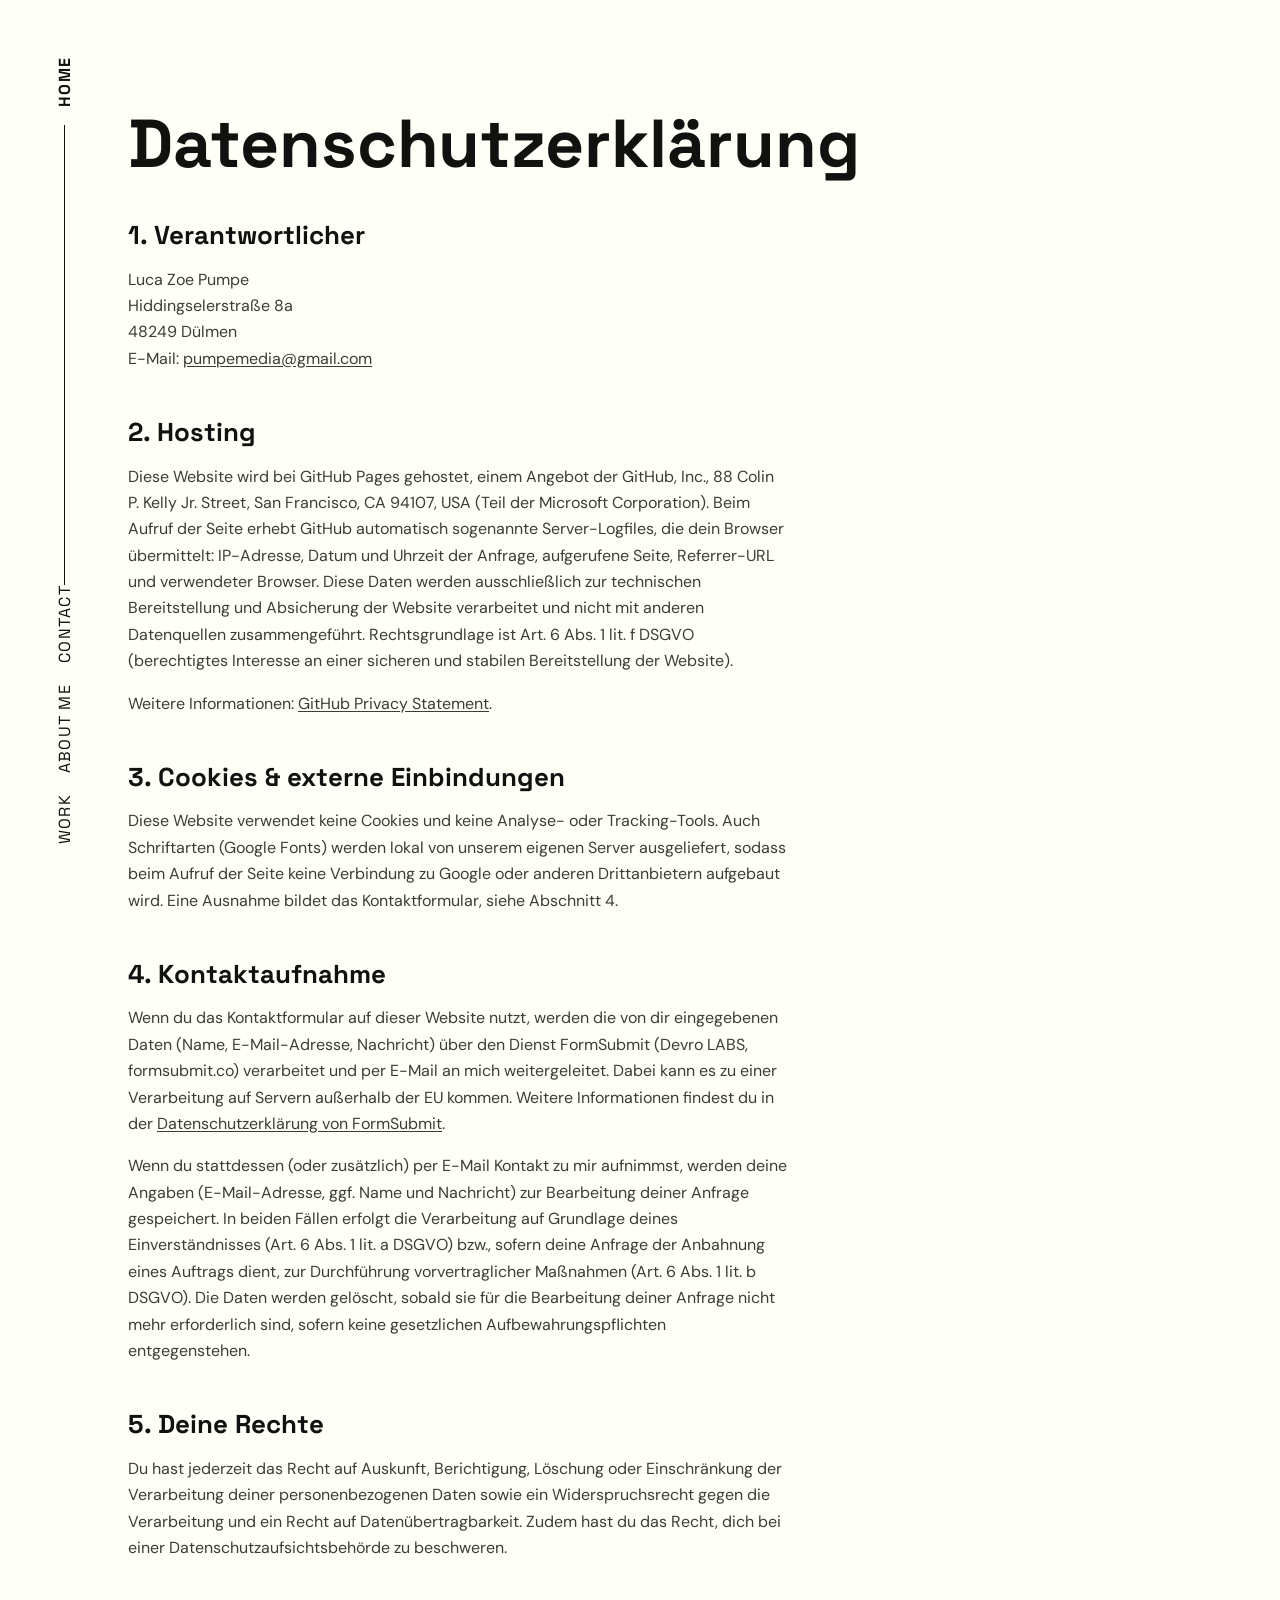
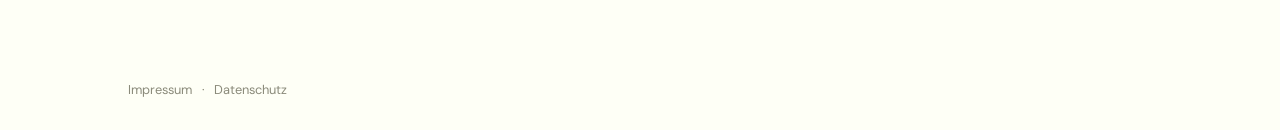
==== commit 087a3bf7: "upload 06.10" ====
--- a/datenschutz.html
+++ b/datenschutz.html
@@ -57,12 +57,13 @@
 
     <div class="legal-section">
       <h2>3. Cookies &amp; externe Einbindungen</h2>
-      <p>Diese Website verwendet keine Cookies und keine Analyse- oder Tracking-Tools. Auch Schriftarten (Google Fonts) werden lokal von unserem eigenen Server ausgeliefert, sodass beim Aufruf der Seite keine Verbindung zu Google oder anderen Drittanbietern aufgebaut wird.</p>
+      <p>Diese Website verwendet keine Cookies und keine Analyse- oder Tracking-Tools. Auch Schriftarten (Google Fonts) werden lokal von unserem eigenen Server ausgeliefert, sodass beim Aufruf der Seite keine Verbindung zu Google oder anderen Drittanbietern aufgebaut wird. Eine Ausnahme bildet das Kontaktformular, siehe Abschnitt 4.</p>
     </div>
 
     <div class="legal-section">
       <h2>4. Kontaktaufnahme</h2>
-      <p>Wenn du per E-Mail Kontakt zu mir aufnimmst, werden deine Angaben (E-Mail-Adresse, ggf. Name und Nachricht) zur Bearbeitung deiner Anfrage gespeichert. Die Verarbeitung erfolgt auf Grundlage deines Einverständnisses (Art. 6 Abs. 1 lit. a DSGVO) bzw., sofern deine Anfrage der Anbahnung eines Auftrags dient, zur Durchführung vorvertraglicher Maßnahmen (Art. 6 Abs. 1 lit. b DSGVO). Die Daten werden gelöscht, sobald sie für die Bearbeitung deiner Anfrage nicht mehr erforderlich sind, sofern keine gesetzlichen Aufbewahrungspflichten entgegenstehen.</p>
+      <p>Wenn du das Kontaktformular auf dieser Website nutzt, werden die von dir eingegebenen Daten (Name, E-Mail-Adresse, Nachricht) über den Dienst FormSubmit (Devro LABS, formsubmit.co) verarbeitet und per E-Mail an mich weitergeleitet. Dabei kann es zu einer Verarbeitung auf Servern außerhalb der EU kommen. Weitere Informationen findest du in der <a href="https://formsubmit.co/privacy.pdf" target="_blank" rel="noopener">Datenschutzerklärung von FormSubmit</a>.</p>
+      <p>Wenn du stattdessen (oder zusätzlich) per E-Mail Kontakt zu mir aufnimmst, werden deine Angaben (E-Mail-Adresse, ggf. Name und Nachricht) zur Bearbeitung deiner Anfrage gespeichert. In beiden Fällen erfolgt die Verarbeitung auf Grundlage deines Einverständnisses (Art. 6 Abs. 1 lit. a DSGVO) bzw., sofern deine Anfrage der Anbahnung eines Auftrags dient, zur Durchführung vorvertraglicher Maßnahmen (Art. 6 Abs. 1 lit. b DSGVO). Die Daten werden gelöscht, sobald sie für die Bearbeitung deiner Anfrage nicht mehr erforderlich sind, sofern keine gesetzlichen Aufbewahrungspflichten entgegenstehen.</p>
     </div>
 
     <div class="legal-section">
--- a/style.css
+++ b/style.css
@@ -535,7 +535,7 @@
    instead of a plain underline */
 .contact-cta { display: inline-block; padding: .8rem 1.4rem; background: var(--acid); border: 2px solid var(--ink); color: var(--ink); font: 700 var(--fs-button) var(--font-display); text-transform: uppercase; letter-spacing: .02em; }
 
-.contact-form { display: grid; gap: .35rem; }
+.contact-form { display: grid; gap: 1rem; }
 .contact-form label { color: var(--paper); }
 
 .contact-form input,
@@ -562,7 +562,6 @@
 .contact-legal a { color: inherit; }
 .contact-legal a:hover { color: var(--acid); }
 .contact-face { width: clamp(21.6rem, 32.4vw, 30.6rem); height: auto; transform: rotate(-6deg); filter: drop-shadow(0 .5rem .4rem rgba(0, 0, 0, .25)); }
-.form-status { font-size: .85rem; min-height: 1.3em; }
 
 @media (max-width: 1080px) {
   /* every heading (section titles, the hero's "Portfolio" hint, slider
